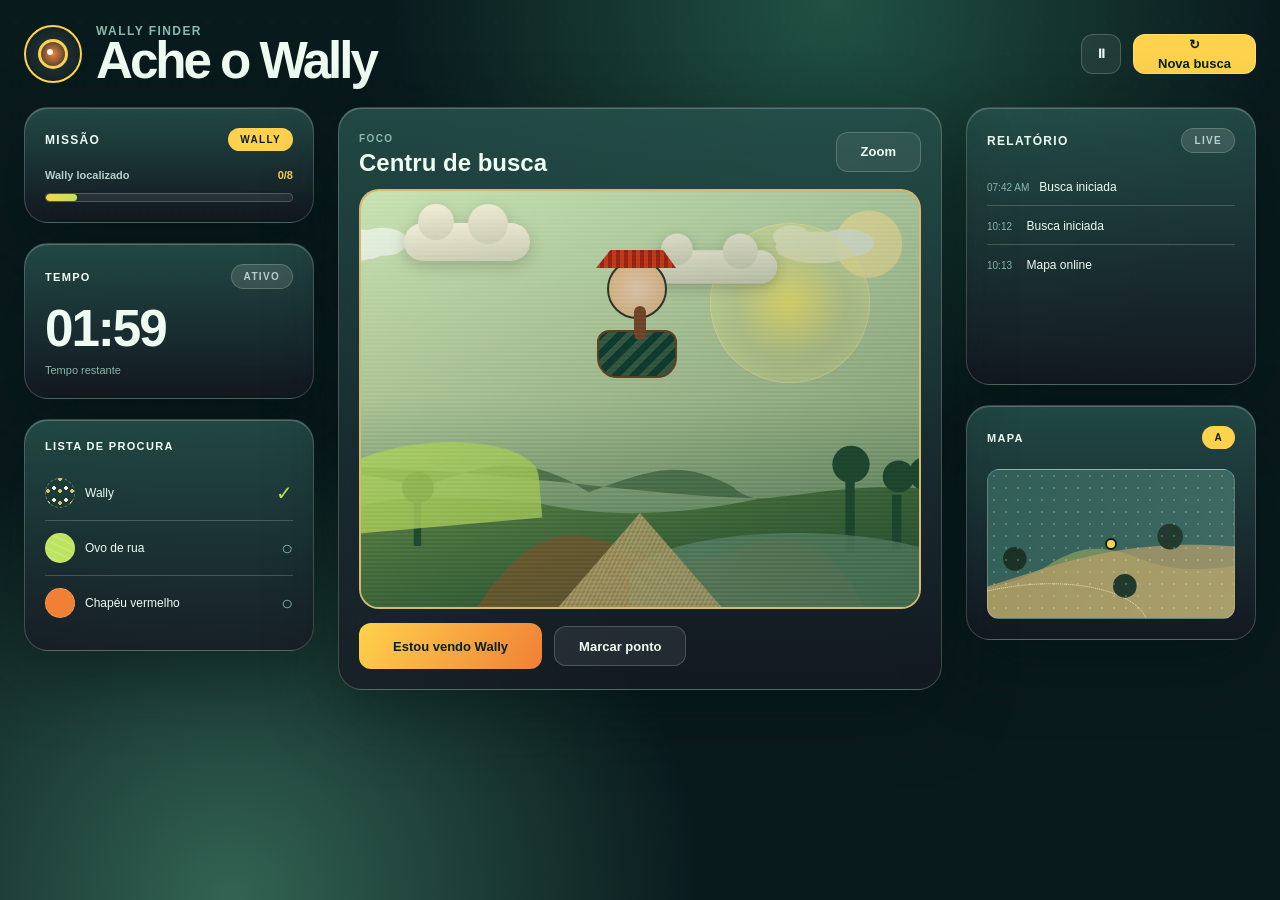
==== index.html @ b7d723bb "Agent Host changes for agents/find-waldo-html5-touch-support" ====
<!DOCTYPE html>
<html lang="pt-BR">
<head>
  <meta charset="UTF-8" />
  <meta name="viewport" content="width=device-width, initial-scale=1.0" />
  <title>Ache o Wally</title>
  <link rel="stylesheet" href="styles.css" />
</head>
<body>
  <div class="app-shell">
    <header class="app-header">
      <div class="brand-wrap">
        <div class="app-logo" aria-hidden="true">
          <span class="logo-pin"></span>
          <span class="logo-dot"></span>
        </div>
        <div>
          <p class="eyebrow">Wally Finder</p>
          <h1>Ache o Wally</h1>
        </div>
      </div>

      <nav class="top-actions" aria-label="Controles principais">
        <button class="icon-button" id="pause-button" aria-label="Pausar jogo">
          <span aria-hidden="true">⏸</span>
        </button>
        <button class="icon-button primary" id="restart-button" aria-label="Reiniciar jogo">
          <span aria-hidden="true">↻</span>
          Nova busca
        </button>
      </nav>
    </header>

    <main class="game-page">
      <aside class="game-aside left-panel">
        <section class="panel-card status-card">
          <div class="section-title">
            <span>Missão</span>
            <span class="badge">Wally</span>
          </div>
          <div class="target-meter">
            <div class="meter-row">
              <span class="label-text">Wally localizado</span>
              <span class="findings-number"><span id="found-count">0</span>/8</span>
            </div>
            <div class="meter-track">
              <div class="meter-fill" id="progress-fill"></div>
            </div>
          </div>
        </section>

        <section class="panel-card">
          <div class="section-title compact">
            <span>Tempo</span>
            <span class="badge soft" id="timer-status">Ativo</span>
          </div>
          <div class="timer-wrap">
            <span class="timer-number" id="timer-display">02:00</span>
            <span class="timer-caption">Tempo restante</span>
          </div>
        </section>

        <section class="panel-card">
          <div class="section-title compact">
            <span>Lista de procura</span>
          </div>
          <ul class="target-list" id="target-list">
            <li class="target-row">
              <span class="target-icon target-circles"></span>
              <span>Wally</span>
              <span class="target-status found-status">✓</span>
            </li>
            <li class="target-row">
              <span class="target-icon target-forest"></span>
              <span>Ovo de rua</span>
              <span class="target-status">○</span>
            </li>
            <li class="target-row">
              <span class="target-icon target-hat"></span>
              <span>Chapéu vermelho</span>
              <span class="target-status">○</span>
            </li>
          </ul>
        </section>
      </aside>

      <section class="scene-zone">
        <section class="scene-frame">
          <div class="scene-toolbar">
            <div>
              <span class="scene-kicker">Foco</span>
              <h2 class="scene-title">Centru de busca</h2>
            </div>
            <div class="scene-actions">
              <button class="secondary-button" id="zoom-button">Zoom</button>
            </div>
          </div>

          <div class="game-board-frame">
            <div class="game-board" id="game-board">
              <div class="board-background">
                <div class="sun-glow"></div>
                <div class="cloud cloud-one"></div>
                <div class="cloud cloud-two"></div>
                <div class="hill hill-back"></div>
                <div class="hill hill-front"></div>
                <div class="path"></div>
                <div class="wally-dock" id="wally-dock">
                  <div class="wally-card" id="wally-card">
                    <span class="wally-glass"></span>
                    <span class="wally-head"></span>
                    <span class="wally-hat"></span>
                    <span class="wally-body"></span>
                    <span class="wally-cross"></span>
                  </div>
                </div>
              </div>

              <div class="toast-stack" id="toast-stack" aria-live="polite">
                <div class="toast hidden" id="toast">
                  <span class="toast-icon">+</span>
                  <span class="toast-copy">Wally encontrado!</span>
                </div>
              </div>

              <div class="scan-lines" aria-hidden="true"></div>
            </div>
          </div>

          <div class="scene-footer">
            <button class="primary-button" id="find-button">Estou vendo Wally</button>
            <button class="secondary-button" id="spot-button">Marcar ponto</button>
          </div>
        </section>
      </section>

      <aside class="game-aside right-panel">
        <section class="panel-card log-card">
          <div class="section-title">
            <span>Relatório</span>
            <span class="badge soft">Live</span>
          </div>
          <div class="activity-log" id="activity-log">
            <div class="log-entry">
              <span class="log-time">10:12</span>
              <span class="log-copy">Busca iniciada</span>
            </div>
            <div class="log-entry">
              <span class="log-time">10:13</span>
              <span class="log-copy">Mapa online</span>
            </div>
          </div>
        </section>

        <section class="panel-card mini-map-card">
          <div class="section-title compact">
            <span>Mapa</span>
            <span class="badge" id="region-status">A</span>
          </div>
          <div class="mini-map">
            <div class="mini-map-grid"></div>
            <div class="mini-dot" id="map-dot"></div>
          </div>
        </section>
      </aside>
    </main>
  </div>

  <script src="game.js"></script>
</body>
</html>
---- styles.css ----
* {
  box-sizing: border-box;
  margin: 0;
  padding: 0;
}

:root {
  --bg: #091a1d;
  --bg-soft: #103333;
  --panel: #183b3b;
  --panel-2: #244f47;
  --panel-3: #315e57;
  --text: #eefcf1;
  --text-soft: #b6d1cd;
  --text-faint: #89b9ac;
  --text-inverse: #06201d;
  --line: rgba(255, 250, 230, 0.2);
  --line-strong: rgba(255, 241, 136, 0.38);
  --brand: #ffd24d;
  --brand-2: #f08035;
  --brand-3: #bde461;
  --danger: #e77853;
  --shadow: rgba(1, 18, 18, 0.45);
  --font-stack: "Segoe UI", "Roboto", Arial, sans-serif;
}

body {
  font-family: var(--font-stack);
  color: var(--text);
  background:
    radial-gradient(circle at 65% 0%, rgba(37, 92, 74, 0.85) 0%, transparent 36%),
    radial-gradient(circle at 18% 100%, rgba(61, 118, 96, 0.80) 0%, transparent 34%),
    var(--bg);
  min-height: 100vh;
  overflow-x: hidden;
}

body::before {
  content: "";
  position: fixed;
  inset: -10%;
  pointer-events: none;
  background-image: radial-gradient(rgba(255,255,255,.05) 1px, transparent 1px);
  background-size: 32px 32px;
  opacity: .90;
  mask-image: linear-gradient(rgba(0,0,0,.65), transparent);
}

.app-shell {
  max-width: 1600px;
  margin: 0 auto;
  padding: 24px;
}

.app-header {
  display: flex;
  align-items: center;
  justify-content: space-between;
  gap: 24px;
}

.brand-wrap {
  display: flex;
  align-items: center;
  gap: 14px;
}

.app-logo {
  width: 58px;
  height: 58px;
  position: relative;
  border-radius: 50%;
  border: 2px solid var(--brand);
  display: grid;
  place-items: center;
  background: radial-gradient(circle, rgba(255, 255, 255, 0.15), transparent);
}

.app-logo .logo-pin {
  width: 30px;
  height: 30px;
  border-radius: 50%;
  border: 3px solid var(--brand);
  background: radial-gradient(circle, var(--brand-2), transparent);
}

.app-logo .logo-dot {
  width: 6px;
  height: 6px;
  background: var(--text);
  position: absolute;
  border-radius: 50%;
  left: 39%;
  top: 42%;
}

.eyebrow {
  font-size: 12px;
  font-weight: 800;
  text-transform: uppercase;
  letter-spacing: .12em;
  color: var(--text-faint);
}

.app-header h1 {
  font-size: clamp(36px, 4vw, 52px);
  line-height: .88;
  font-weight: 900;
  letter-spacing: -0.06em;
}

.top-actions {
  display: flex;
  align-items: center;
  gap: 12px;
}

.icon-button,
.primary-button,
.secondary-button {
  border: none;
  color: var(--text);
  font-family: inherit;
  font-size: 13px;
  font-weight: 800;
}

.icon-button {
  height: 40px;
  min-width: 40px;
  border-radius: 12px;
  border: 1px solid var(--line);
  background: rgba(255,255,255, .07);
  display: grid;
  place-items: center;
  cursor: pointer;
}

.icon-button.primary {
  padding: 0 24px;
  background: var(--brand);
  color: var(--text-inverse);
}

.game-page {
  margin-top: 24px;
  display: grid;
  grid-template-columns: minmax(250px, 290px) minmax(580px, 1fr) minmax(250px, 290px);
  gap: 24px;
}

.game-aside,
.scene-zone {
  min-width: 0;
}

.panel-card,
.scene-frame {
  background: linear-gradient(180deg, rgba(37, 79, 74, 0.88), rgba(22, 24, 34, 0.76));
  border-radius: 24px;
  border: 1px solid var(--line);
  box-shadow: inset 0 1px rgba(255,255,255,.22), 0 24px 70px var(--shadow);
}

.game-aside {
  display: flex;
  flex-direction: column;
  gap: 20px;
}

.panel-card {
  padding: 20px;
}

.section-title {
  display: flex;
  align-items: center;
  justify-content: space-between;
  font-size: 12px;
  letter-spacing: .11em;
  font-weight: 900;
  text-transform: uppercase;
}

.section-title.compact span:first-child {
  font-size: 11px;
}

.badge {
  border-radius: 999px;
  padding: 6px 12px;
  background: var(--brand);
  color: var(--text-inverse);
  font-size: 10px;
  font-weight: 900;
}

.badge.soft {
  background: rgba(255,255,255,.12);
  border: 1px solid var(--line);
  color: var(--text-soft);
}

.target-meter {
  margin-top: 18px;
}

.meter-row {
  display: flex;
  align-items: center;
  justify-content: space-between;
  font-weight: 700;
  font-size: 11px;
  color: var(--text-soft);
}

.findings-number {
  color: var(--brand);
}

.meter-track {
  height: 9px;
  border-radius: 999px;
  background: rgba(255,255,255,.08);
  overflow: hidden;
  border: 1px solid var(--line);
  margin-top: 12px;
}

.meter-fill {
  width: 12.5%;
  height: 100%;
  border-radius: inherit;
  background: linear-gradient(90deg, var(--brand), var(--brand-3));
  transition: width 300ms ease;
}

.timer-wrap {
  margin-top: 14px;
}

.timer-number {
  display: block;
  font-size: clamp(48px, 4vw, 58px);
  font-weight: 900;
  line-height: 1;
  letter-spacing: -0.04em;
}

.timer-caption {
  display: inline-block;
  margin-top: 10px;
  font-size: 11px;
  color: var(--text-faint);
}

.target-list {
  list-style: none;
  margin-top: 14px;
}

.target-row {
  display: flex;
  align-items: center;
  gap: 10px;
  padding: 12px 0;
  border-top: 1px solid var(--line);
  font-size: 12px;
}

.target-row:first-child {
  border-top: 0;
}

.target-icon {
  width: 30px;
  height: 30px;
  border-radius: 50%;
  border: 1px dashed var(--line-strong);
  display: inline-flex;
  align-items: center;
  justify-content: center;
}

.target-circles {
  background-image: radial-gradient(#dac966 0 2px, transparent 2px), radial-gradient(#f6f0e6 0 2px, transparent 2px);
  background-position: 8px 6px, 14px 15px;
  background-size: 12px 12px;
}

.target-forest {
  background: repeating-linear-gradient(25deg, transparent 0 5px, rgba(255,255,255,.12) 5px 7px), var(--brand-3);
}

.target-hat {
  background: var(--brand-2);
}

.target-status {
  margin-left: auto;
  font-size: 20px;
  color: var(--text-faint);
}

.target-status.found-status {
  color: var(--brand-3);
}

.scene-frame {
  padding: 20px;
  position: relative;
}

.scene-toolbar {
  display: flex;
  align-items: center;
  justify-content: space-between;
}

.scene-kicker {
  display: inline-block;
  font-size: 10px;
  font-weight: 900;
  letter-spacing: .14em;
  text-transform: uppercase;
  color: var(--text-faint);
}

.scene-title {
  margin-top: 5px;
  font-size: 24px;
  line-height: 1;
}

.scene-actions {
  display: flex;
  align-items: center;
  gap: 10px;
}

.secondary-button {
  height: 40px;
  padding: 0 24px;
  border-radius: 12px;
  background: rgba(255,255,255,.07);
  border: 1px solid var(--line);
}

.primary-button {
  height: 46px;
  padding: 0 34px;
  border-radius: 12px;
  background: linear-gradient(120deg, var(--brand), var(--brand-2));
  color: var(--text-inverse);
}

.scene-footer {
  margin-top: 14px;
  display: flex;
  align-items: center;
  gap: 12px;
}

.game-board-frame {
  margin-top: 14px;
  width: 100%;
}

.game-board {
  position: relative;
  width: 100%;
  aspect-ratio: 16 / 9;
  max-height: 620px;
  min-height: 420px;
  border-radius: 20px;
  overflow: hidden;
  border: 2px solid var(--line-strong);
  background: #ba9462;
  touch-action: manipulation;
  cursor: crosshair;
}

.game-board.zoomed {
  transform: scale(1.05);
}

.board-background {
  position: absolute;
  inset: -2px;
  background-image: url("assets/forest.svg");
  background-size: cover;
  background-position: center;
}

.board-background::after {
  content: "";
  position: absolute;
  inset: 0;
  background: linear-gradient(140deg, transparent, rgba(9, 44, 27, 0.38));
  pointer-events: none;
}

.sun-glow {
  position: absolute;
  width: 160px;
  height: 160px;
  top: 8%;
  right: 9%;
  border-radius: 50%;
  background: radial-gradient(#ffef76, rgba(255,227,118,.22), transparent);
  border: 1px solid rgba(255, 242, 159, 0.8);
  box-shadow: 0 0 26px 5px rgba(255,255,155,.38) inset;
}

.cloud {
  position: absolute;
  width: 126px;
  height: 38px;
  background: linear-gradient(#f8f3dc, #d6d7bb);
  border-radius: 999px;
  filter: drop-shadow(0 5px 8px rgba(0,0,0,.2));
}

.cloud::before,
.cloud::after {
  content: "";
  position: absolute;
  background: inherit;
  border-radius: 50%;
}

.cloud::before {
  width: 36px;
  height: 36px;
  left: 14px;
  top: -19px;
}

.cloud::after {
  width: 40px;
  height: 40px;
  right: 22px;
  top: -19px;
}

.cloud-one {
  left: 8%;
  top: 8%;
}

.cloud-two {
  width: 146px;
  top: 14%;
  right: 24%;
  transform: scale(.88);
}

.hill {
  position: absolute;
  background: var(--brand-3);
  border-radius: 50% 50% 0 0;
  opacity: .82;
  filter: blur(0.5px);
}

.hill-back {
  width: 38%;
  height: 84px;
  bottom: 82px;
  left: -6%;
  transform: rotate(-5deg);
}

.hill-front {
  width: 60%;
  height: 92px;
  bottom: -16px;
  right: -8%;
  background: #6c9475;
}

.path {
  position: absolute;
  width: 34%;
  height: 110px;
  left: 33%;
  bottom: -14px;
  background: repeating-linear-gradient(115deg, transparent 0 2px, rgba(230, 214, 155, .56) 2px 4px), #cba76c;
  clip-path: polygon(50% 0%, 100% 100%, 0% 100%);
  opacity: .82;
}

.wally-dock {
  position: absolute;
  top: 30%;
  left: 50%;
  transform: translate(-50%, -50%);
}

.wally-card {
  position: relative;
  width: 94px;
  height: 130px;
}

.wally-card .wally-glass {
  position: absolute;
  width: 50px;
  height: 24px;
  border-radius: 16px;
  border: 2px solid #132812;
  background: linear-gradient(#95c2ce, #2cb2b9);
  left: 21px;
  top: 18px;
}

.wally-card .wally-head {
  position: absolute;
  width: 60px;
  height: 60px;
  border-radius: 50%;
  left: 14px;
  top: 9px;
  background: radial-gradient(#f5d4ba, #e8b879);
  border: 2px solid #2f332d;
}

.wally-card .wally-hat {
  width: 80px;
  height: 18px;
  position: absolute;
  left: 3px;
  top: 0;
  background: repeating-linear-gradient(90deg, #d53a19 0 4px, #a52114 4px 8px);
  clip-path: polygon(0 100%, 18% 0, 84% 0, 100% 100%);
}

.wally-card .wally-body {
  position: absolute;
  width: 80px;
  height: 48px;
  left: 4px;
  bottom: 2px;
  border-radius: 12px 12px 20px 20px;
  border: 2px solid #6a4222;
  background: repeating-linear-gradient(135deg, #113b30 0 7px, #375a45 7px 13px);
}

.wally-card .wally-cross {
  position: absolute;
  left: 41px;
  bottom: 40px;
  width: 12px;
  height: 34px;
  border-radius: 6px;
  background: #7d452b;
}

.wally-card.found {
  animation: foundPulse 500ms ease;
}

.wally-card.found .wally-head {
  box-shadow: 0 0 0 2px var(--brand-3) inset, 0 0 10px 3px var(--brand-3);
}

.wally-card .wally-card-target::after {
  content: "";
}

.spot-marker {
  pointer-events: none;
  position: absolute;
  width: 24px;
  height: 24px;
  margin-left: -12px;
  margin-top: -12px;
  border-radius: 50%;
  border: 2px solid var(--brand);
  background: rgba(255, 210, 77, 0.12);
  box-shadow: 0 0 0 4px rgba(255,210,77,0.2) inset;
  left: 50%;
  top: 50%;
}

.scan-lines {
  pointer-events: none;
  position: absolute;
  inset: 0;
  background-image: repeating-linear-gradient(180deg, transparent 0 2px, rgba(255,255,255,.09) 2px 4px);
  mix-blend-mode: overlay;
}

.toast-stack {
  position: absolute;
  left: 14px;
  top: 14px;
}

.toast {
  display: inline-flex;
  align-items: center;
  gap: 10px;
  padding: 8px 14px;
  border-radius: 999px;
  background: rgba(28, 49, 34, 0.88);
  border: 1px solid var(--line-strong);
  color: var(--text);
  font-size: 11px;
  font-weight: 900;
}

.toast.hidden {
  display: none;
}

.toast-icon {
  width: 20px;
  height: 20px;
  border-radius: 50%;
  background: var(--brand-3);
  color: var(--text-inverse);
  display: grid;
  place-items: center;
}

.log-card {
  min-height: 278px;
}

.activity-log {
  margin-top: 14px;
}

.log-entry {
  padding: 10px 0;
  border-top: 1px solid var(--line);
}

.log-entry:first-child {
  border-top: none;
}

.log-time {
  font-size: 10px;
  color: var(--text-faint);
}

.log-copy {
  display: inline-block;
  margin-left: 10px;
  font-size: 12px;
}

.mini-map-card {
  min-height: 220px;
}

.mini-map {
  margin-top: 20px;
  position: relative;
  width: 100%;
  min-height: 150px;
  border-radius: 12px;
  background-image: linear-gradient(120deg, transparent 0%, rgba(255,255,255,.08) 100%), url("assets/mini-map.svg");
  background-size: cover;
  background-position: center;
  border: 1px solid var(--line);
}

.mini-map-grid {
  position: absolute;
  inset: 0;
  background-image: radial-gradient(rgba(255,255,255,.25) 1px, transparent 1px);
  background-size: 12px 12px;
  opacity: .8;
}

.mini-dot {
  position: absolute;
  width: 12px;
  height: 12px;
  border-radius: 50%;
  top: 50%;
  left: 50%;
  transform: translate(-50%, -50%);
  background: var(--brand);
  border: 2px solid var(--text-inverse);
}

@keyframes foundPulse {
  50% {
    filter: brightness(1.2);
    transform: scale(1.07);
  }
}

@media (max-width: 1120px) {
  .game-page {
    grid-template-columns: 1fr;
  }

  .game-page .left-panel,
  .game-page .right-panel {
    display: grid;
    grid-template-columns: repeat(auto-fit, minmax(220px, 1fr));
    gap: 20px;
  }

  .game-board {
    aspect-ratio: 16 / 9;
  }
}

@media (max-width: 640px) {
  .app-shell {
    padding: 14px;
  }

  .app-header {
    align-items: flex-start;
    flex-direction: column;
  }

  .game-page {
    margin-top: 14px;
  }

  .scene-frame,
  .panel-card {
    border-radius: 14px;
  }

  .game-board {
    min-height: 320px;
  }

  .scene-footer {
    flex-direction: column;
    align-items: stretch;
  }

  .primary-button,
  .secondary-button {
    width: 100%;
  }
}
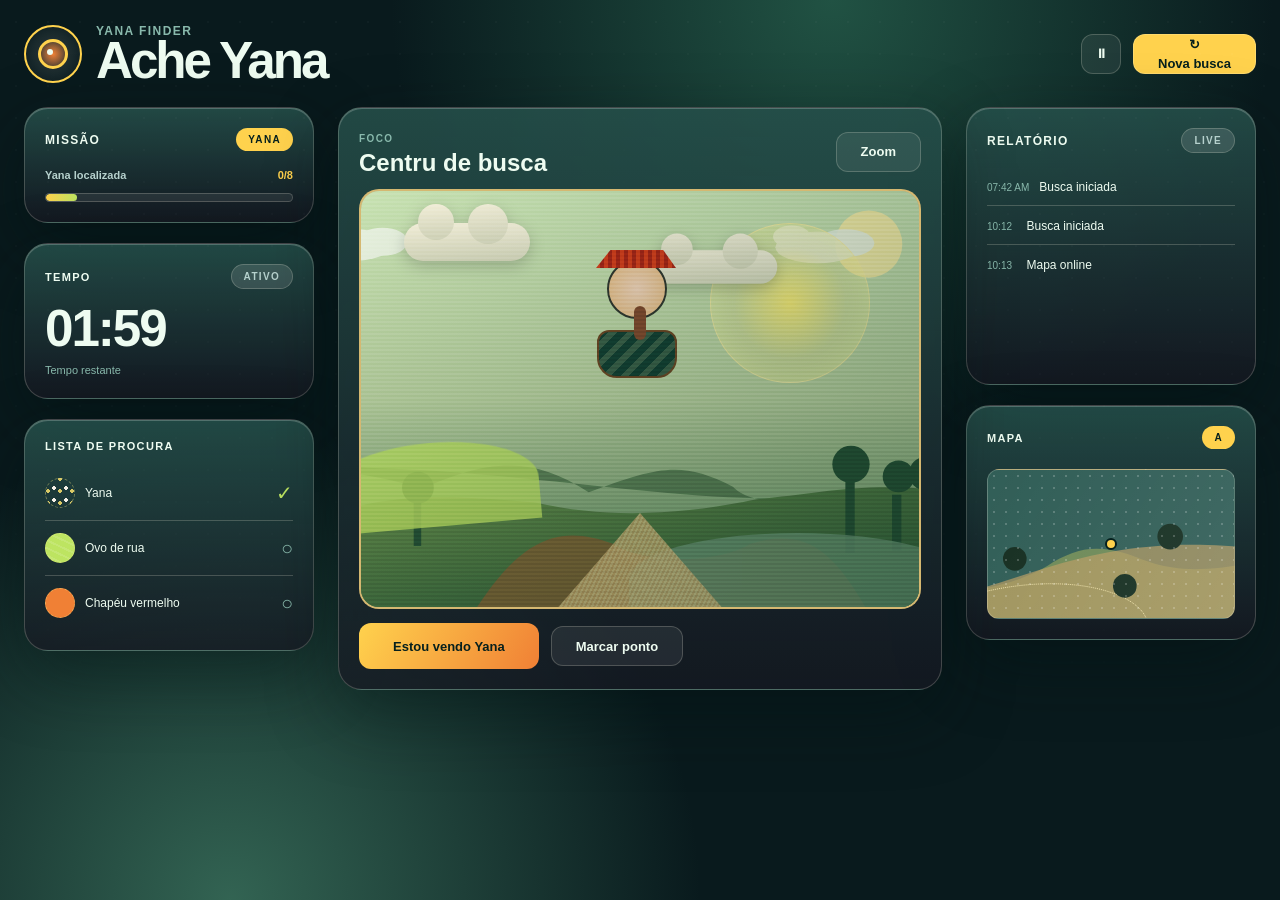
==== commit f4a286d3: "Refactor game files for improved structure and readability - Update README.md for clarity - Revise g" ====
--- a/index.html
+++ b/index.html
@@ -3,7 +3,7 @@
 <head>
   <meta charset="UTF-8" />
   <meta name="viewport" content="width=device-width, initial-scale=1.0" />
-  <title>Ache o Wally</title>
+  <title>Ache Yana</title>
   <link rel="stylesheet" href="styles.css" />
 </head>
 <body>
@@ -15,8 +15,8 @@
           <span class="logo-dot"></span>
         </div>
         <div>
-          <p class="eyebrow">Wally Finder</p>
-          <h1>Ache o Wally</h1>
+          <p class="eyebrow">Yana Finder</p>
+          <h1>Ache Yana</h1>
         </div>
       </div>
 
@@ -36,11 +36,11 @@
         <section class="panel-card status-card">
           <div class="section-title">
             <span>Missão</span>
-            <span class="badge">Wally</span>
+            <span class="badge">Yana</span>
           </div>
           <div class="target-meter">
             <div class="meter-row">
-              <span class="label-text">Wally localizado</span>
+              <span class="label-text">Yana localizada</span>
               <span class="findings-number"><span id="found-count">0</span>/8</span>
             </div>
             <div class="meter-track">
@@ -67,7 +67,7 @@
           <ul class="target-list" id="target-list">
             <li class="target-row">
               <span class="target-icon target-circles"></span>
-              <span>Wally</span>
+              <span>Yana</span>
               <span class="target-status found-status">✓</span>
             </li>
             <li class="target-row">
@@ -105,13 +105,13 @@
                 <div class="hill hill-back"></div>
                 <div class="hill hill-front"></div>
                 <div class="path"></div>
-                <div class="wally-dock" id="wally-dock">
-                  <div class="wally-card" id="wally-card">
-                    <span class="wally-glass"></span>
-                    <span class="wally-head"></span>
-                    <span class="wally-hat"></span>
-                    <span class="wally-body"></span>
-                    <span class="wally-cross"></span>
+                <div class="yana-dock" id="yana-dock">
+                  <div class="yana-card" id="yana-card">
+                    <span class="yana-glass"></span>
+                    <span class="yana-head"></span>
+                    <span class="yana-hat"></span>
+                    <span class="yana-body"></span>
+                    <span class="yana-cross"></span>
                   </div>
                 </div>
               </div>
@@ -119,7 +119,7 @@
               <div class="toast-stack" id="toast-stack" aria-live="polite">
                 <div class="toast hidden" id="toast">
                   <span class="toast-icon">+</span>
-                  <span class="toast-copy">Wally encontrado!</span>
+                  <span class="toast-copy">Yana encontrada!</span>
                 </div>
               </div>
 
@@ -128,7 +128,7 @@
           </div>
 
           <div class="scene-footer">
-            <button class="primary-button" id="find-button">Estou vendo Wally</button>
+            <button class="primary-button" id="find-button">Estou vendo Yana</button>
             <button class="secondary-button" id="spot-button">Marcar ponto</button>
           </div>
         </section>
--- a/styles.css
+++ b/styles.css
@@ -490,20 +490,20 @@
   opacity: .82;
 }
 
-.wally-dock {
+.yana-dock {
   position: absolute;
   top: 30%;
   left: 50%;
   transform: translate(-50%, -50%);
 }
 
-.wally-card {
+.yana-card {
   position: relative;
   width: 94px;
   height: 130px;
 }
 
-.wally-card .wally-glass {
+.yana-card .yana-glass {
   position: absolute;
   width: 50px;
   height: 24px;
@@ -514,7 +514,7 @@
   top: 18px;
 }
 
-.wally-card .wally-head {
+.yana-card .yana-head {
   position: absolute;
   width: 60px;
   height: 60px;
@@ -525,7 +525,7 @@
   border: 2px solid #2f332d;
 }
 
-.wally-card .wally-hat {
+.yana-card .yana-hat {
   width: 80px;
   height: 18px;
   position: absolute;
@@ -535,7 +535,7 @@
   clip-path: polygon(0 100%, 18% 0, 84% 0, 100% 100%);
 }
 
-.wally-card .wally-body {
+.yana-card .yana-body {
   position: absolute;
   width: 80px;
   height: 48px;
@@ -546,7 +546,7 @@
   background: repeating-linear-gradient(135deg, #113b30 0 7px, #375a45 7px 13px);
 }
 
-.wally-card .wally-cross {
+.yana-card .yana-cross {
   position: absolute;
   left: 41px;
   bottom: 40px;
@@ -556,15 +556,15 @@
   background: #7d452b;
 }
 
-.wally-card.found {
+.yana-card.found {
   animation: foundPulse 500ms ease;
 }
 
-.wally-card.found .wally-head {
+.yana-card.found .yana-head {
   box-shadow: 0 0 0 2px var(--brand-3) inset, 0 0 10px 3px var(--brand-3);
 }
 
-.wally-card .wally-card-target::after {
+.yana-card .yana-card-target::after {
   content: "";
 }
 
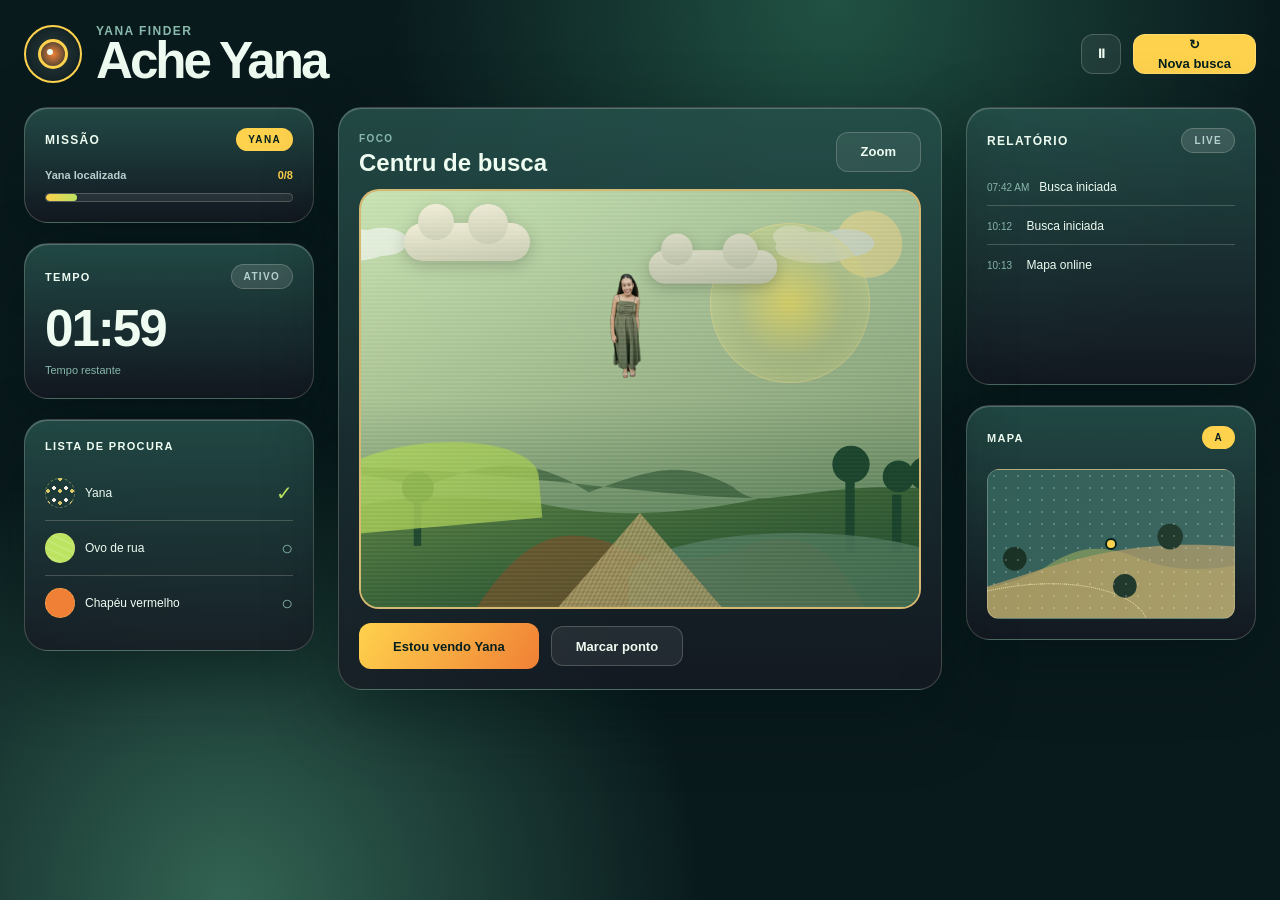
==== commit ddf856ac: "Refactor HTML and CSS for improved structure and performance - Simplify index.html by removing unnec" ====
--- a/index.html
+++ b/index.html
@@ -7,7 +7,9 @@
   <link rel="stylesheet" href="styles.css" />
 </head>
 <body>
+  <!-- Shell principal da aplicação. -->
   <div class="app-shell">
+    <!-- Cabeçalho com marca, título e ações rápidas do jogo. -->
     <header class="app-header">
       <div class="brand-wrap">
         <div class="app-logo" aria-hidden="true">
@@ -31,7 +33,9 @@
       </nav>
     </header>
 
+    <!-- Região principal do layout com painel esquerdo, cena e painel direito. -->
     <main class="game-page">
+      <!-- Painel de missão e relatórios semanais. -->
       <aside class="game-aside left-panel">
         <section class="panel-card status-card">
           <div class="section-title">
@@ -84,6 +88,7 @@
         </section>
       </aside>
 
+      <!-- Área interativa do tabuleiro eleitoral/cenário visual. -->
       <section class="scene-zone">
         <section class="scene-frame">
           <div class="scene-toolbar">
@@ -107,11 +112,7 @@
                 <div class="path"></div>
                 <div class="yana-dock" id="yana-dock">
                   <div class="yana-card" id="yana-card">
-                    <span class="yana-glass"></span>
-                    <span class="yana-head"></span>
-                    <span class="yana-hat"></span>
-                    <span class="yana-body"></span>
-                    <span class="yana-cross"></span>
+                    <img class="yana-image" src="assets/Sprite 1.png" alt="Yana" />
                   </div>
                 </div>
               </div>
@@ -134,6 +135,7 @@
         </section>
       </section>
 
+      <!-- Painel de histórico e mini mapa. -->
       <aside class="game-aside right-panel">
         <section class="panel-card log-card">
           <div class="section-title">
--- a/styles.css
+++ b/styles.css
@@ -1,9 +1,11 @@
+/* Reset básico para garantir tamanho consistente em todos os elementos. */
 * {
   box-sizing: border-box;
   margin: 0;
   padding: 0;
 }
 
+/* Variáveis compartilhadas de cor, tipografia e tema visual do jogo. */
 :root {
   --bg: #091a1d;
   --bg-soft: #103333;
@@ -46,12 +48,14 @@
   mask-image: linear-gradient(rgba(0,0,0,.65), transparent);
 }
 
+/* Container principal da aplicação e layout global. */
 .app-shell {
   max-width: 1600px;
   margin: 0 auto;
   padding: 24px;
 }
 
+/* Cabeçalho com identidade e navegação principal. */
 .app-header {
   display: flex;
   align-items: center;
@@ -142,6 +146,7 @@
   color: var(--text-inverse);
 }
 
+/* Grade principal com áreas laterais e zona central do jogo. */
 .game-page {
   margin-top: 24px;
   display: grid;
@@ -254,11 +259,13 @@
   color: var(--text-faint);
 }
 
+/* Lista de alvos que aparecem na coluna de missão. */
 .target-list {
   list-style: none;
   margin-top: 14px;
 }
 
+/* Cada item representa uma pessoa/alvo a ser localizado. */
 .target-row {
   display: flex;
   align-items: center;
@@ -306,6 +313,7 @@
   color: var(--brand-3);
 }
 
+/* Quadro principal da cena e toolbar relacionada às ações visuais. */
 .scene-frame {
   padding: 20px;
   position: relative;
@@ -361,6 +369,7 @@
   gap: 12px;
 }
 
+/* Estrutura do quadro que recebe o background, toasts e sobreposição de scanlines. */
 .game-board-frame {
   margin-top: 14px;
   width: 100%;
@@ -501,67 +510,24 @@
   position: relative;
   width: 94px;
   height: 130px;
-}
-
-.yana-card .yana-glass {
-  position: absolute;
-  width: 50px;
-  height: 24px;
-  border-radius: 16px;
-  border: 2px solid #132812;
-  background: linear-gradient(#95c2ce, #2cb2b9);
-  left: 21px;
-  top: 18px;
-}
-
-.yana-card .yana-head {
-  position: absolute;
-  width: 60px;
-  height: 60px;
-  border-radius: 50%;
-  left: 14px;
-  top: 9px;
-  background: radial-gradient(#f5d4ba, #e8b879);
-  border: 2px solid #2f332d;
-}
-
-.yana-card .yana-hat {
-  width: 80px;
-  height: 18px;
-  position: absolute;
-  left: 3px;
-  top: 0;
-  background: repeating-linear-gradient(90deg, #d53a19 0 4px, #a52114 4px 8px);
-  clip-path: polygon(0 100%, 18% 0, 84% 0, 100% 100%);
-}
-
-.yana-card .yana-body {
-  position: absolute;
-  width: 80px;
-  height: 48px;
-  left: 4px;
-  bottom: 2px;
-  border-radius: 12px 12px 20px 20px;
-  border: 2px solid #6a4222;
-  background: repeating-linear-gradient(135deg, #113b30 0 7px, #375a45 7px 13px);
-}
-
-.yana-card .yana-cross {
-  position: absolute;
-  left: 41px;
-  bottom: 40px;
-  width: 12px;
-  height: 34px;
-  border-radius: 6px;
-  background: #7d452b;
+  display: flex;
+  align-items: center;
+  justify-content: center;
+}
+
+.yana-card .yana-image {
+  width: 100%;
+  height: 100%;
+  object-fit: contain;
+  display: block;
 }
 
 .yana-card.found {
   animation: foundPulse 500ms ease;
 }
 
-.yana-card.found .yana-head {
-  box-shadow: 0 0 0 2px var(--brand-3) inset, 0 0 10px 3px var(--brand-3);
+.yana-card.found .yana-image {
+  filter: drop-shadow(0 0 2px var(--brand-3)) drop-shadow(0 0 8px var(--brand-3));
 }
 
 .yana-card .yana-card-target::after {
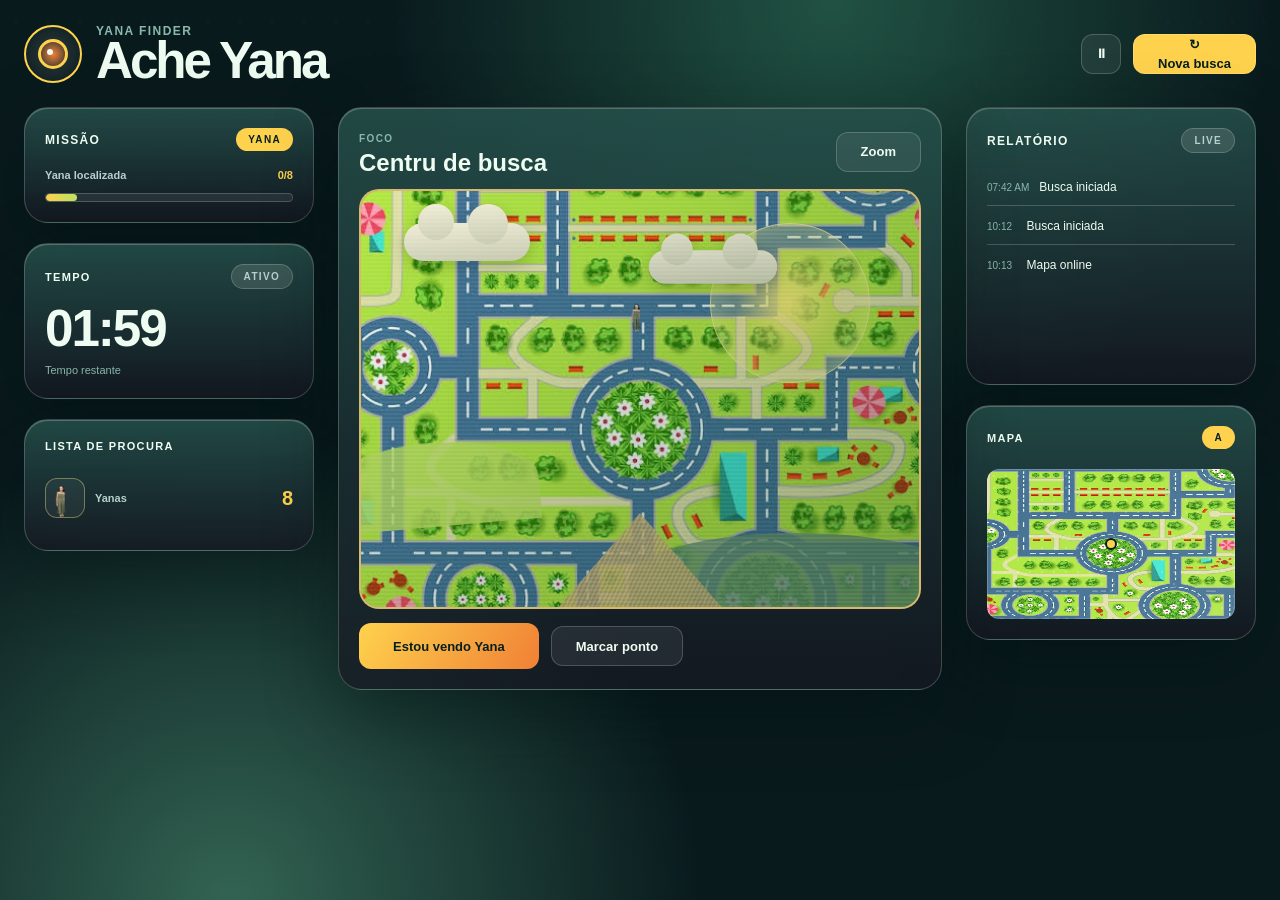
==== commit 3b1f82b6: "Refactor game logic and update documentation - Improve game.js with enhanced touch support and perfo" ====
--- a/index.html
+++ b/index.html
@@ -69,20 +69,12 @@
             <span>Lista de procura</span>
           </div>
           <ul class="target-list" id="target-list">
-            <li class="target-row">
-              <span class="target-icon target-circles"></span>
-              <span>Yana</span>
-              <span class="target-status found-status">✓</span>
-            </li>
-            <li class="target-row">
-              <span class="target-icon target-forest"></span>
-              <span>Ovo de rua</span>
-              <span class="target-status">○</span>
-            </li>
-            <li class="target-row">
-              <span class="target-icon target-hat"></span>
-              <span>Chapéu vermelho</span>
-              <span class="target-status">○</span>
+            <li class="target-row target-row-single">
+              <span class="target-icon target-yana">
+                <img src="assets/Sprite 1.png" alt="Yana" class="target-yana-image" />
+              </span>
+              <span class="target-copy">Yanas</span>
+              <span class="target-count" id="target-count">8</span>
             </li>
           </ul>
         </section>
--- a/styles.css
+++ b/styles.css
@@ -279,6 +279,10 @@
   border-top: 0;
 }
 
+.target-row-single {
+  border-top: 0;
+}
+
 .target-icon {
   width: 30px;
   height: 30px;
@@ -289,18 +293,31 @@
   justify-content: center;
 }
 
-.target-circles {
-  background-image: radial-gradient(#dac966 0 2px, transparent 2px), radial-gradient(#f6f0e6 0 2px, transparent 2px);
-  background-position: 8px 6px, 14px 15px;
-  background-size: 12px 12px;
-}
-
-.target-forest {
-  background: repeating-linear-gradient(25deg, transparent 0 5px, rgba(255,255,255,.12) 5px 7px), var(--brand-3);
-}
-
-.target-hat {
-  background: var(--brand-2);
+.target-icon.target-yana {
+  width: 40px;
+  height: 40px;
+  border-radius: 12px;
+  border: 1px solid var(--line-strong);
+  background: rgba(255,255,255,.05);
+}
+
+.target-yana-image {
+  width: 100%;
+  height: 100%;
+  object-fit: contain;
+}
+
+.target-copy {
+  font-size: 11px;
+  font-weight: 800;
+  color: var(--text-soft);
+}
+
+.target-count {
+  margin-left: auto;
+  font-size: 20px;
+  font-weight: 900;
+  color: var(--brand);
 }
 
 .target-status {
@@ -396,7 +413,7 @@
 .board-background {
   position: absolute;
   inset: -2px;
-  background-image: url("assets/forest.svg");
+  background-image: url("assets/Mapa.jpeg");
   background-size: cover;
   background-position: center;
 }
@@ -508,18 +525,20 @@
 
 .yana-card {
   position: relative;
-  width: 94px;
-  height: 130px;
+  width: 38px;
+  height: 46px;
   display: flex;
   align-items: center;
   justify-content: center;
 }
 
 .yana-card .yana-image {
-  width: 100%;
-  height: 100%;
+  width: 38px;
+  height: 46px;
   object-fit: contain;
   display: block;
+  opacity: 0.9;
+  transform: scale(0.74);
 }
 
 .yana-card.found {
@@ -628,10 +647,11 @@
   width: 100%;
   min-height: 150px;
   border-radius: 12px;
-  background-image: linear-gradient(120deg, transparent 0%, rgba(255,255,255,.08) 100%), url("assets/mini-map.svg");
-  background-size: cover;
+  background-image: linear-gradient(120deg, transparent 0%, rgba(255,255,255,.08) 100%), url("assets/Mapa.jpeg");
+  background-size: 116% 116%;
   background-position: center;
   border: 1px solid var(--line);
+  overflow: hidden;
 }
 
 .mini-map-grid {
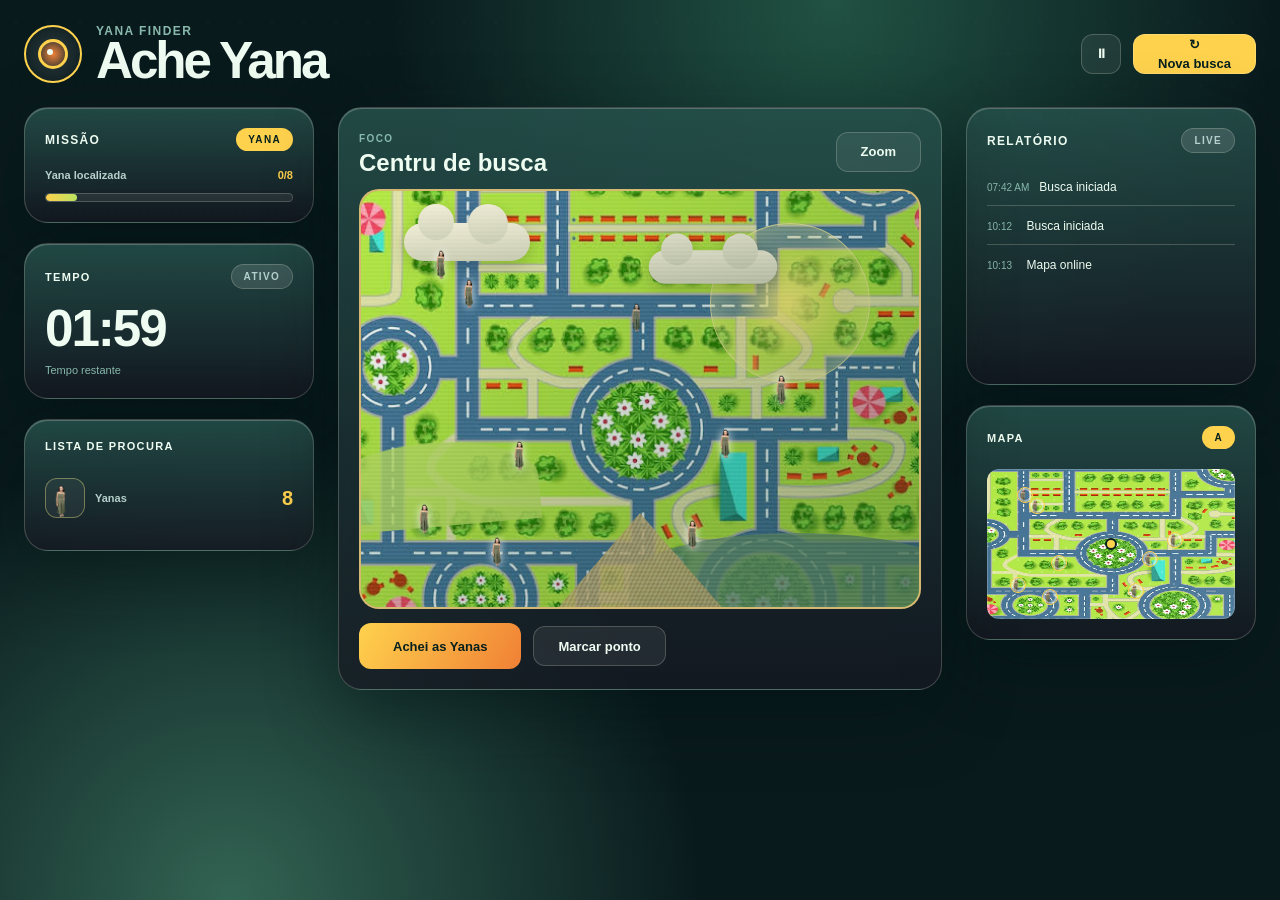
==== commit 0ba850ea: "Refactor game logic and update styles for touch support Enhance game.js to improve touch interaction" ====
--- a/index.html
+++ b/index.html
@@ -121,7 +121,7 @@
           </div>
 
           <div class="scene-footer">
-            <button class="primary-button" id="find-button">Estou vendo Yana</button>
+            <button class="primary-button" id="find-button">Achei as Yanas</button>
             <button class="secondary-button" id="spot-button">Marcar ponto</button>
           </div>
         </section>
@@ -151,7 +151,7 @@
             <span>Mapa</span>
             <span class="badge" id="region-status">A</span>
           </div>
-          <div class="mini-map">
+          <div class="mini-map" id="mini-map">
             <div class="mini-map-grid"></div>
             <div class="mini-dot" id="map-dot"></div>
           </div>
--- a/styles.css
+++ b/styles.css
@@ -553,6 +553,33 @@
   content: "";
 }
 
+.yana-marker {
+  position: absolute;
+  width: 34px;
+  height: 34px;
+  z-index: 2;
+  pointer-events: auto;
+  transform: translate(-50%, -50%);
+  display: grid;
+  place-items: center;
+  border-radius: 50%;
+}
+
+.yana-marker .yana-marker-image {
+  width: 34px;
+  height: 34px;
+  object-fit: contain;
+  filter: drop-shadow(0 0 4px rgba(255,255,255,.85));
+}
+
+.yana-marker.found {
+  filter: drop-shadow(0 0 0 var(--brand-3)) drop-shadow(0 0 8px var(--brand-3));
+}
+
+.yana-marker.found .yana-marker-image {
+  opacity: 0.55;
+}
+
 .spot-marker {
   pointer-events: none;
   position: absolute;
@@ -674,6 +701,20 @@
   border: 2px solid var(--text-inverse);
 }
 
+.mini-yana-marker {
+  position: absolute;
+  width: 16px;
+  height: 16px;
+  border-radius: 50%;
+  z-index: 1;
+  transform: translate(-50%, -50%);
+  background-image: url("assets/Sprite 1.png");
+  background-size: cover;
+  background-position: center;
+  border: 1px solid var(--brand);
+  box-shadow: 0 0 0 2px rgba(255,255,255,.45) inset;
+}
+
 @keyframes foundPulse {
   50% {
     filter: brightness(1.2);
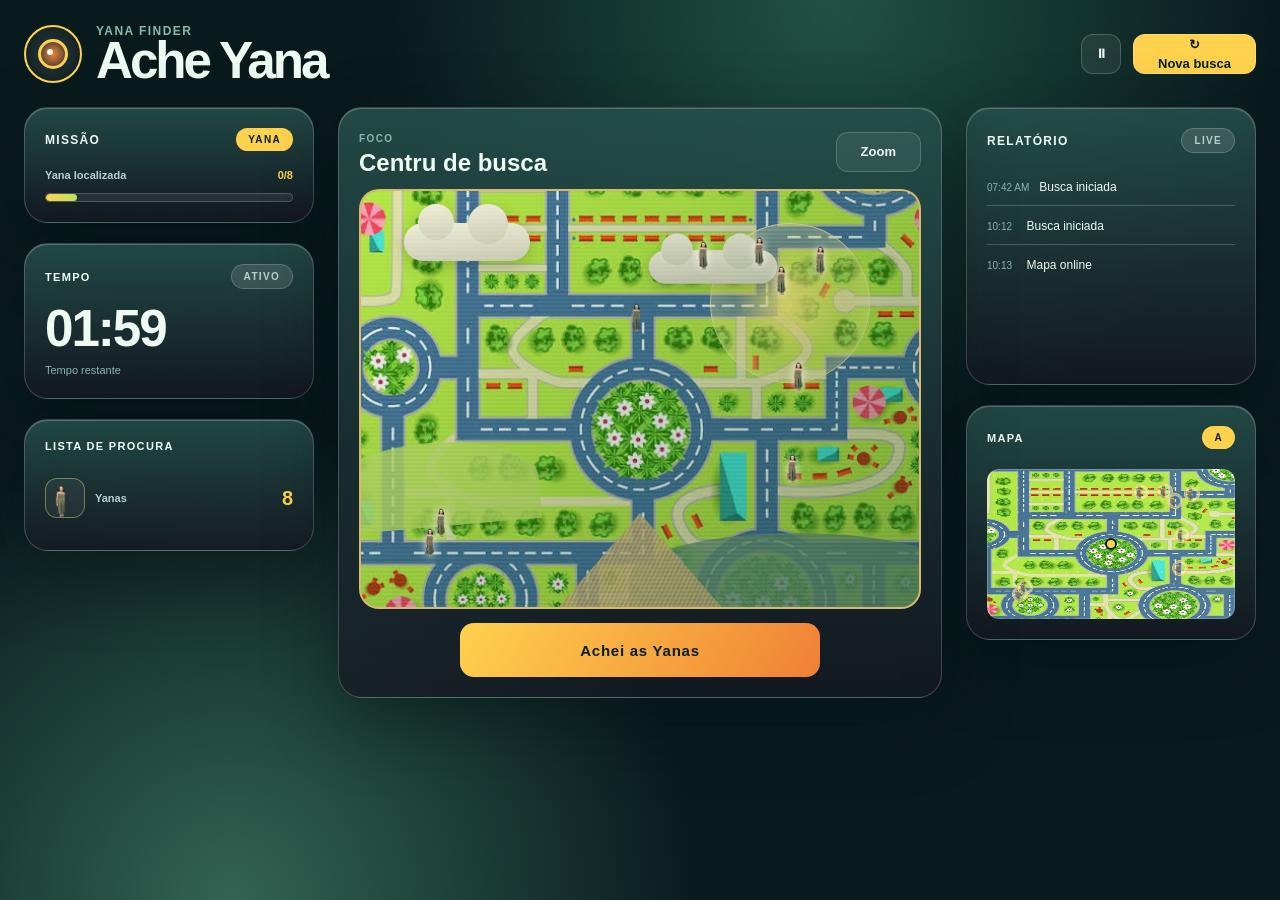
==== commit a97533ee: "Remove unused code and optimize styles for better performance" ====
--- a/index.html
+++ b/index.html
@@ -122,7 +122,6 @@
 
           <div class="scene-footer">
             <button class="primary-button" id="find-button">Achei as Yanas</button>
-            <button class="secondary-button" id="spot-button">Marcar ponto</button>
           </div>
         </section>
       </section>
--- a/styles.css
+++ b/styles.css
@@ -372,17 +372,21 @@
 }
 
 .primary-button {
-  height: 46px;
-  padding: 0 34px;
-  border-radius: 12px;
+  height: 54px;
+  padding: 0 54px;
+  border-radius: 14px;
   background: linear-gradient(120deg, var(--brand), var(--brand-2));
   color: var(--text-inverse);
+  font-size: 15px;
+  letter-spacing: 0.05em;
+  min-width: min(100%, 360px);
 }
 
 .scene-footer {
   margin-top: 14px;
   display: flex;
   align-items: center;
+  justify-content: center;
   gap: 12px;
 }
 
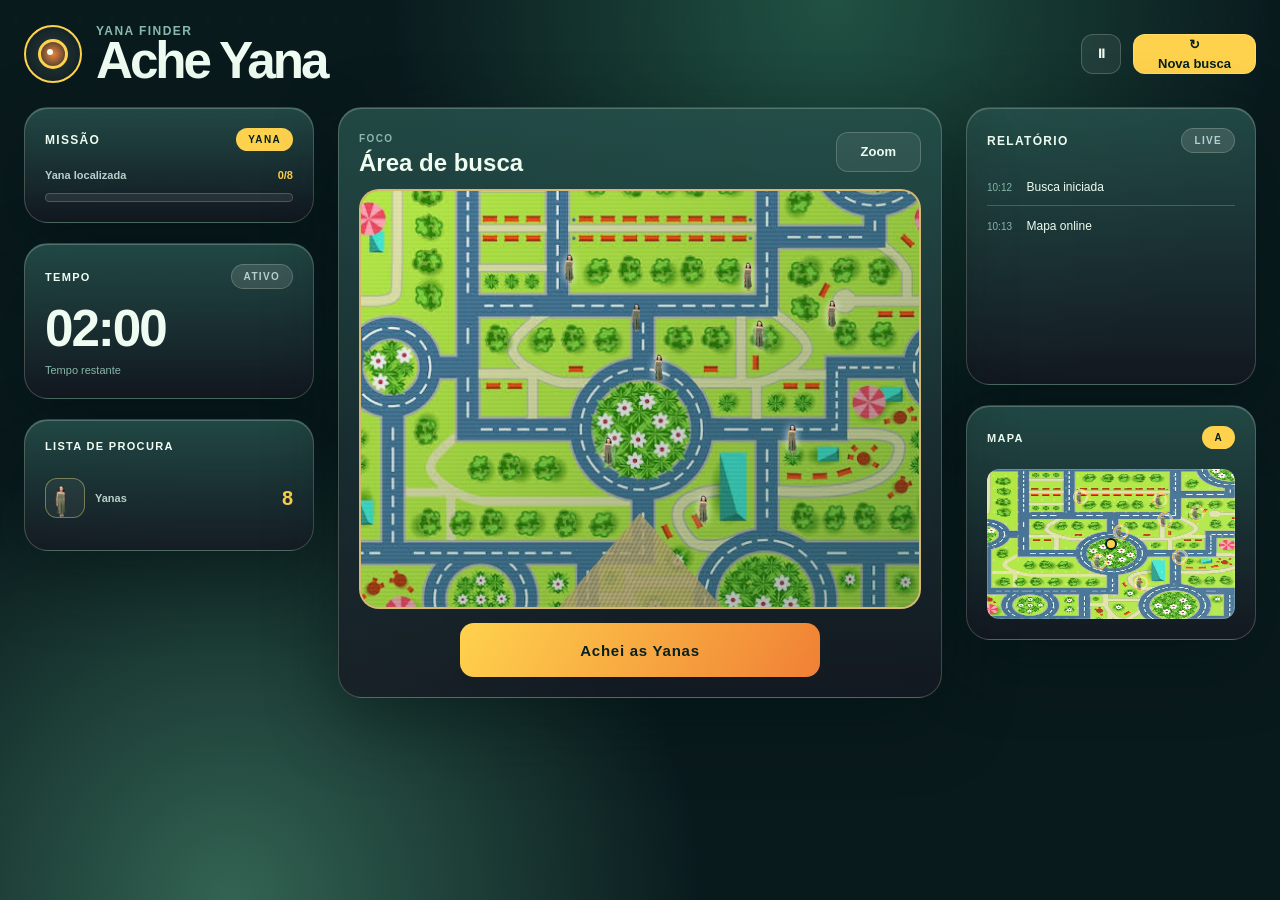
==== commit b9cbd8c8: "Final" ====
--- a/index.html
+++ b/index.html
@@ -86,7 +86,7 @@
           <div class="scene-toolbar">
             <div>
               <span class="scene-kicker">Foco</span>
-              <h2 class="scene-title">Centru de busca</h2>
+              <h2 class="scene-title">Área de busca</h2>
             </div>
             <div class="scene-actions">
               <button class="secondary-button" id="zoom-button">Zoom</button>
@@ -96,11 +96,6 @@
           <div class="game-board-frame">
             <div class="game-board" id="game-board">
               <div class="board-background">
-                <div class="sun-glow"></div>
-                <div class="cloud cloud-one"></div>
-                <div class="cloud cloud-two"></div>
-                <div class="hill hill-back"></div>
-                <div class="hill hill-front"></div>
                 <div class="path"></div>
                 <div class="yana-dock" id="yana-dock">
                   <div class="yana-card" id="yana-card">
--- a/styles.css
+++ b/styles.css
@@ -584,21 +584,6 @@
   opacity: 0.55;
 }
 
-.spot-marker {
-  pointer-events: none;
-  position: absolute;
-  width: 24px;
-  height: 24px;
-  margin-left: -12px;
-  margin-top: -12px;
-  border-radius: 50%;
-  border: 2px solid var(--brand);
-  background: rgba(255, 210, 77, 0.12);
-  box-shadow: 0 0 0 4px rgba(255,210,77,0.2) inset;
-  left: 50%;
-  top: 50%;
-}
-
 .scan-lines {
   pointer-events: none;
   position: absolute;
@@ -719,6 +704,67 @@
   box-shadow: 0 0 0 2px rgba(255,255,255,.45) inset;
 }
 
+.final-body {
+  min-height: 100vh;
+  background: radial-gradient(circle, rgba(255, 210, 77, 0.18), transparent), var(--bg);
+}
+
+.final-page {
+  min-height: 100vh;
+  display: grid;
+  place-items: center;
+  padding: 24px;
+}
+
+.final-panel {
+  width: min(900px, 100%);
+  min-height: min(620px, 88vh);
+  border-radius: 28px;
+  padding: 30px;
+  background: linear-gradient(180deg, rgba(37, 79, 74, 0.96), rgba(22, 24, 34, 0.95));
+  border: 1px solid var(--line-strong);
+  display: flex;
+  flex-direction: column;
+  align-items: center;
+  justify-content: center;
+  gap: 24px;
+  box-shadow: 0 24px 70px var(--shadow);
+}
+
+.final-image {
+  width: min(560px, 90%);
+  border-radius: 18px;
+  border: 2px solid var(--brand);
+  object-fit: cover;
+}
+
+.final-copy {
+  text-align: center;
+}
+
+.final-copy h1 {
+  font-size: clamp(28px, 4vw, 48px);
+  letter-spacing: -0.04em;
+}
+
+.final-copy p {
+  margin-top: 10px;
+  color: var(--text-soft);
+}
+
+.final-button {
+  display: inline-flex;
+  align-items: center;
+  justify-content: center;
+  margin-top: 24px;
+  padding: 12px 24px;
+  border-radius: 12px;
+  text-decoration: none;
+  color: var(--text-inverse);
+  background: var(--brand);
+  font-weight: 900;
+}
+
 @keyframes foundPulse {
   50% {
     filter: brightness(1.2);
